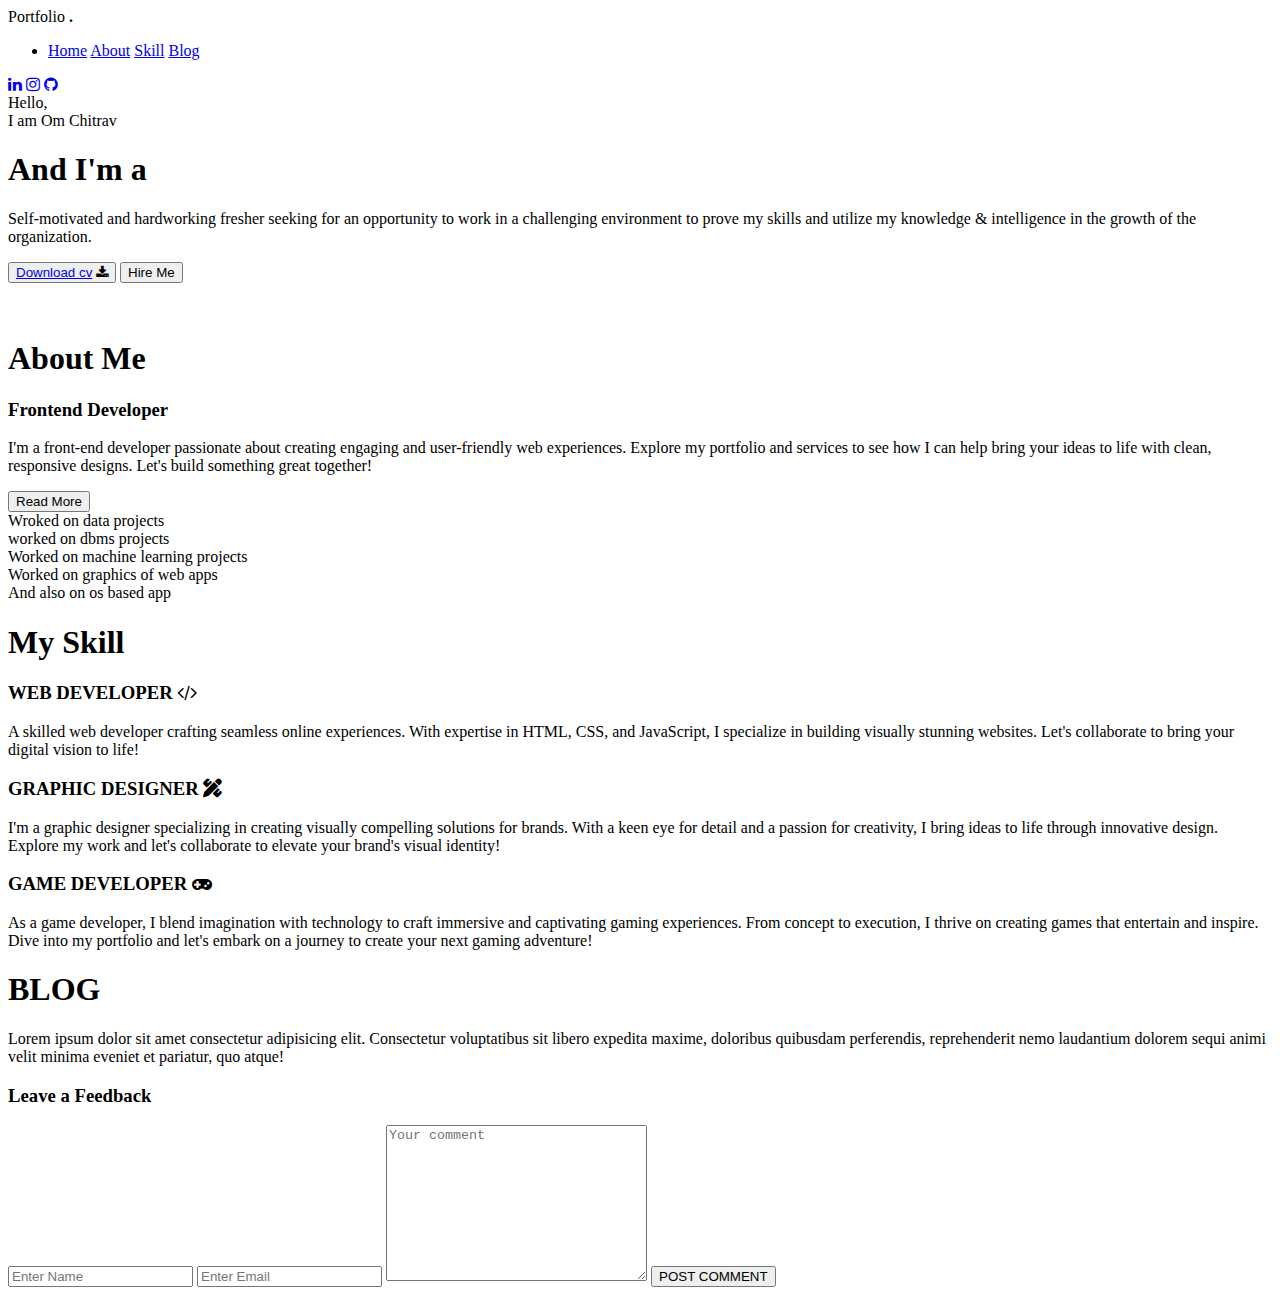
==== index.html @ 82c6e52f "Add files via upload" ====
<!DOCTYPE html>
<html lang="en">
<head>
    <meta charset="UTF-8">
    <meta http-equiv="X-UA-Compatible" content="IE=edge">
    <meta name="viewport" content="width=device-width, initial-scale=1.0">
    <link rel="stylesheet" href="https://cdnjs.cloudflare.com/ajax/libs/font-awesome/6.3.0/css/all.min.css">
    <link rel="stylesheet" href="https://cdnjs.cloudflare.com/ajax/libs/font-awesome/6.3.0/css/fontawesome.min.css">
    <link rel="stylesheet" href="style.css">
    <link rel="preconnect" href="https://fonts.googleapis.com">
<link rel="preconnect" href="https://fonts.gstatic.com" crossorigin>
<link href="https://fonts.googleapis.com/css2?family=Poppins:ital,wght@0,100;0,200;0,300;0,400;0,500;0,600;0,700;0,800;0,900;1,100;1,300;1,400;1,500;1,600;1,700;1,800;1,900&display=swap" rel="stylesheet">
<link rel="stylesheet" href="https://stackpath.bootstrapcdn.com/font-awesome/4.7.0/css/font-awesome.min.css">
    <title>Document</title>
    
</head>
<body>
    <section class="container" id="myhome">
        <nav>
            <div class="logo">Portfolio <b>.</b></div>
            <ul class="navItem">
                <li>
                    <a href="#myhome">Home</a>
                    <a href="#myabout">About</a>
                    <a href="#myskill">Skill</a>
                    <a href="#feed">Blog</a>
                </li>
            </ul>
            <div class="links">
                <a href="https://in.linkedin.com/in/om-chitrav-1b66741b0"><i class="fa fa-linkedin"></i></a>
                <a href="https://www.instagram.com/chitravom/?igsh=MWR5ZzM1aDNrMnlzZw%3D%3D"><i class="fa fa-instagram"></i></a>
                <a href="https://github.com/om588"><i class="fa fa-github"></i></a>
            </div>
        </nav>
        <div class="wrapper">
            <div class="cols cols0">
                <span class="topline">Hello,<br> I am Om Chitrav</span>
                <h1>And I'm a <br><span class="multiText"></span></h1>
                <p>Self-motivated and hardworking fresher seeking for an opportunity to work in a challenging environment to prove my skills and utilize my knowledge & intelligence in the growth of the organization.</p>
                <div class="btns">
                    <button><a href="RESUME.pdf" download="Resume" >Download cv</a> <i class="fa fa-download"></i></button>
                    <Button>Hire Me</Button>
                </div>
            </div>
            <div class="cols cols1">
                <div class="imgbox" style="border-radius: 20px;">
                    <!-- <img src="img/img2.png" id="splash" alt=""> -->
                    <img src="img/mypic.png" alt="">
                </div>
            </div>
        </div>
    </section>
    
    <section class="about" id="myabout">
        <div class="about-img">
            <img src="img/m1.png" alt="">
        </div>
        <div class="about-content">
            <h1 >About <span class="multiText">Me</span></h1>
            <h3>Frontend Developer</h3>
            <p> I'm a front-end developer passionate about creating engaging and user-friendly web experiences. Explore my portfolio and services to see how I can help bring your ideas to life with clean, responsive designs. Let's build something great together!</p>
            <div class="btns rdm"><button > Read More</button></div>
        </div>

        <div class="list-group">
            <li class="list-group-item">Wroked on data projects</li>
            <li class="list-group-item">worked on dbms projects</li>
            <li class="list-group-item">Worked on machine learning projects</li>
            <li class="list-group-item">Worked on graphics of web apps</li>
            <li class="list-group-item">And also on os based app</li>
        </div>
        

    </section>

    <section class="skill" id="myskill">
            <h1 class="title">My <span class="multiText">Skill</span> </h1>
            <div class="row">
                <div class="course-col">
                    <h3>WEB DEVELOPER  <span class="multiText"><i class="fa fa-code"></i></span></h3>
                    <p>A skilled web developer crafting seamless online experiences. With expertise in HTML, CSS, and JavaScript, I specialize in building visually stunning websites. Let's collaborate to bring your digital vision to life!</p>
                </div>
                <div class="course-col">
                    <h3>GRAPHIC DESIGNER  <span class="multiText"><i class="fa fa-pen-ruler"></i></span></h3></h3>
                    <p>I'm a graphic designer specializing in creating visually compelling solutions for brands. With a keen eye for detail and a passion for creativity, I bring ideas to life through innovative design. Explore my work and let's collaborate to elevate your brand's visual identity!</p>
                </div>
                <div class="course-col">
                    <h3>GAME DEVELOPER <span class="multiText"><i class="fa fa-gamepad"></i></span></h3></i></h3>
                    <p>As a game developer, I blend imagination with technology to craft immersive and captivating gaming experiences. From concept to execution, I thrive on creating games that entertain and inspire. Dive into my portfolio and let's embark on a journey to create your next gaming adventure!</p>
                </div>
            </div>
        </div>
    </section>

    <section class="Blog" id="feed">
        <div class="blog-content">
            <h1>BLOG</h1>
            <p>Lorem ipsum dolor sit amet consectetur adipisicing elit. Consectetur voluptatibus sit libero expedita maxime, doloribus quibusdam perferendis, reprehenderit nemo laudantium dolorem sequi animi velit minima eveniet et pariatur, quo atque!</p>
            <div class="comment-box">
                <h3>Leave a Feedback</h3>
                <form class="comment-form">
                    <input type="text" placeholder="Enter Name">
                    <input type="email" name="" id="" placeholder="Enter Email">
                    <textarea name="" id="" cols="30" rows="10" placeholder="Your comment"></textarea>
                    <button type="submit" class="hero red-btn">POST COMMENT</button>
                </form>
            </div>
        </div>
        
    </section>


    <script src="https://unpkg.com/typed.js@2.0.132/dist/typed.umd.js"></script>
    <script>
        var typingEffect =new Typed(".multiText",{
            strings : ["coder","Developer"],
            loop:true,
            typeSpeed :100,
            backSpeed :80,
            backDelay :1500
        })
    </script>
</body>
</html>
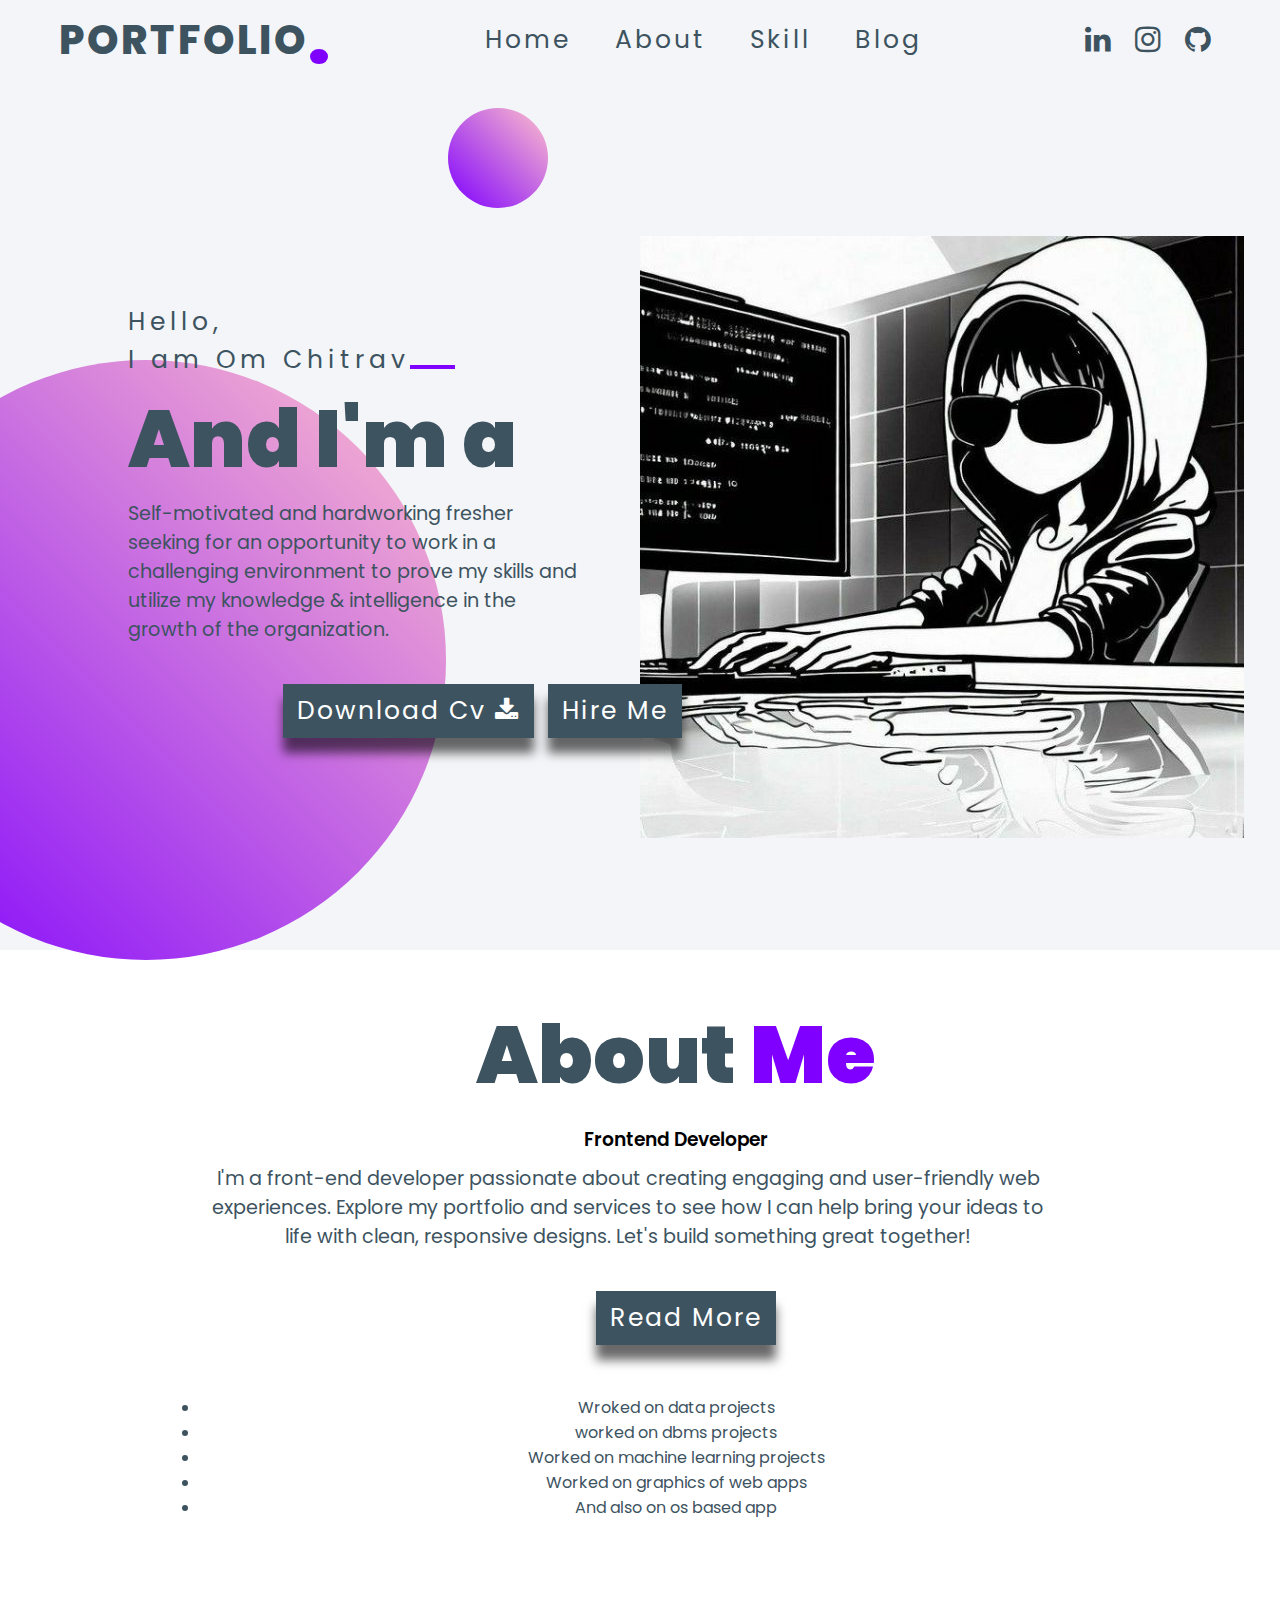
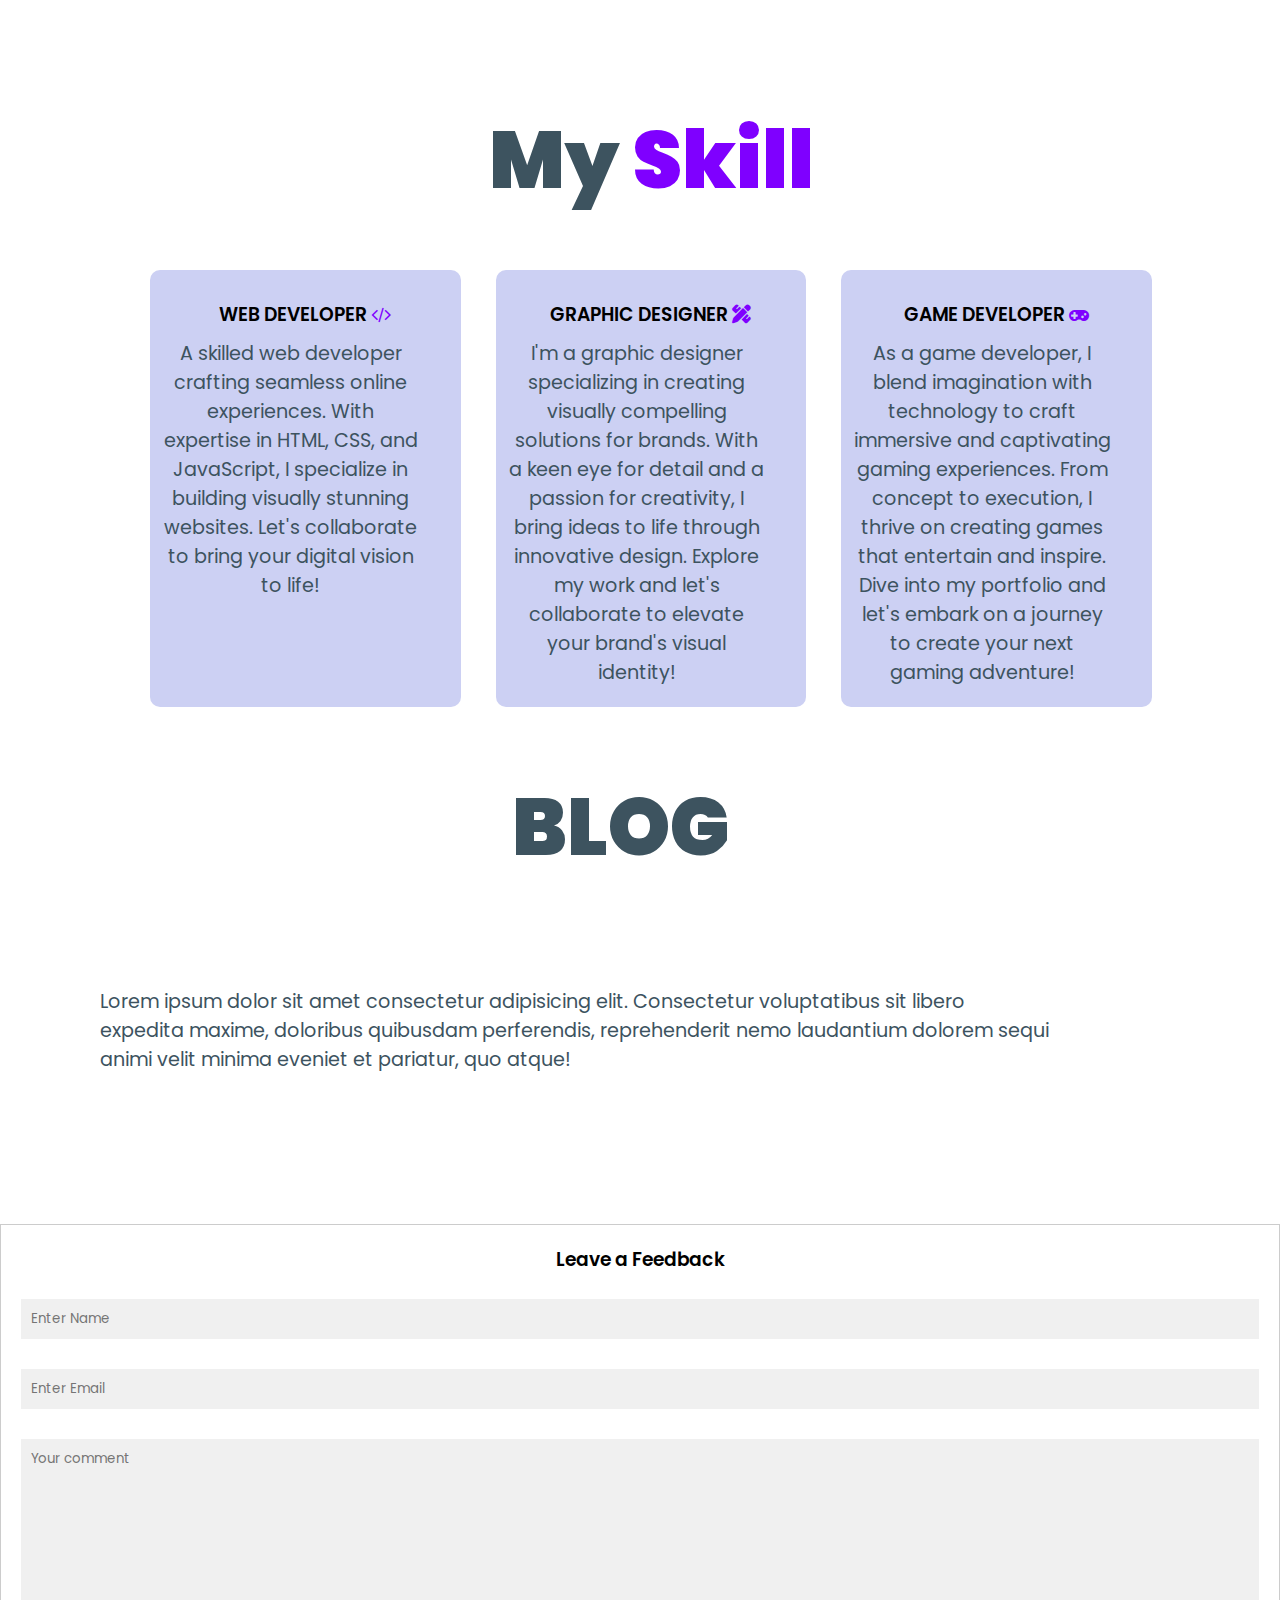
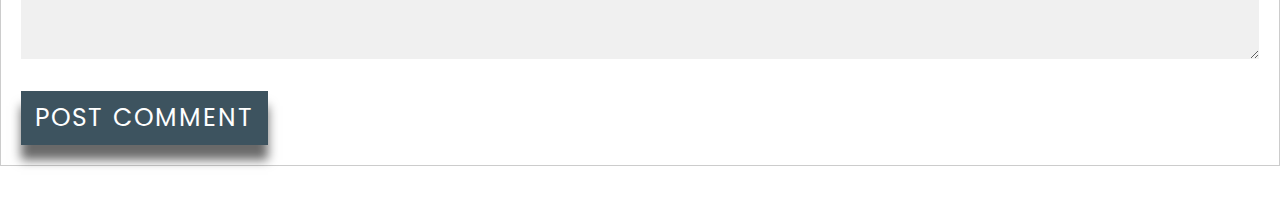
==== commit 6da9b0ca: "Update index.html" ====
--- a/index.html
+++ b/index.html
@@ -45,7 +45,7 @@
             <div class="cols cols1">
                 <div class="imgbox" style="border-radius: 20px;">
                     <!-- <img src="img/img2.png" id="splash" alt=""> -->
-                    <img src="img/mypic.png" alt="">
+                    <img src="mypic.png" alt="">
                 </div>
             </div>
         </div>
@@ -121,4 +121,4 @@
         })
     </script>
 </body>
-</html>+</html>
--- a/style.css
+++ b/style.css
@@ -0,0 +1,356 @@
+* {
+    margin: 0;
+    padding: 0;
+    box-sizing: border-box;
+    font-family: 'poppins', sans-serif;
+}
+
+
+
+
+.container {
+    width: 100%;
+    min-height: 100vh;
+    background-color: #f3f5f8;
+
+}
+
+nav {
+    display: flex;
+    width: 100%;
+    justify-content: space-around;
+    height: 80px;
+    line-height: 80px;
+    z-index: 111;
+
+
+}
+
+.logo {
+    display: flex;
+    font-size: 40px;
+    font-weight: 800;
+    color: #3d535f;
+    letter-spacing: 3px;
+    cursor: pointer;
+    text-transform: uppercase;
+}
+
+b {
+    font-size: 70px;
+    color: #7f00ff;
+}
+
+.navItem {
+    display: flex;
+}
+
+.navItem li {
+    list-style: none;
+    margin: 0 15px;
+}
+
+.navItem li a {
+    font-size: 25px;
+    color: #3d535f;
+    letter-spacing: 3px;
+    padding: 20px;
+    text-decoration: none;
+    text-transform: capitalize;
+}
+
+.navItem li a:hover,
+.links a:hover {
+    color: #7f00ff;
+}
+
+.links a {
+    font-size: 30px;
+    color: #3d535f;
+    margin: 25px 10px;
+}
+
+.wrapper {
+    display: flex;
+    width: 100%;
+    margin-top: 50px;
+    height: calc(100vh - 80px);
+    justify-content: flex-start;
+    align-items: center;
+    padding: 0 10%;
+    overflow: hidden;
+}
+
+.wrapper::before {
+    position: absolute;
+    content: '';
+    border-radius: 50%;
+    height: 600px;
+    width: 600px;
+    left: -12%;
+    top: 40%;
+    background: linear-gradient(45deg, #7f00ff, pink);
+    animation: object1 6s linear infinite;
+}
+
+.wrapper::after {
+    position: absolute;
+    content: '';
+    border-radius: 50%;
+    height: 100px;
+    width: 100px;
+    left: 35%;
+    top: 12%;
+    background: linear-gradient(45deg, #7f00ff, pink);
+    animation: object2 6s linear infinite;
+}
+
+.cols {
+    width: 50%;
+}
+
+.cols0 {
+    z-index: 1;
+}
+
+.topline {
+    display: block;
+    position: relative;
+    font-size: 25px;
+    letter-spacing: 5px;
+    color: #3d535f;
+}
+
+.topline::after {
+    position: absolute;
+    content: '';
+    height: 4px;
+    width: 45px;
+    bottom: 10px;
+    background-color: #7f00ff;
+}
+
+h1 {
+    display: block;
+    font-size: 5em;
+    font-weight: 900;
+    color: #3d535f;
+}
+
+.multiText {
+    color: #7f00ff;
+    text-transform: capitalize;
+
+}
+
+p {
+    display: block;
+    width: 90%;
+    font-size: 1.2em;
+    color: #3d535f;
+}
+
+.btns {
+    width: 100%;
+    position: relative;
+    left: 150px;
+
+}
+
+.btns a {
+    text-decoration: none;
+    color: #fff;
+}
+
+button {
+    outline: none;
+    border: none;
+    cursor: pointer;
+    font-size: 25px;
+    font-weight: 400;
+    color: #fff;
+    background-color: #3d535f;
+    padding: 8px 14px;
+    margin: 40px 5px;
+    letter-spacing: 2px;
+    text-transform: capitalize;
+    box-shadow: 0 15px 10px rgba(0, 0, 0, 0.59);
+}
+
+button:hover {
+    background-color: #7f00ff;
+}
+
+.imgbox {
+    position: relative;
+    width: 100%;
+    height: 100%;
+}
+
+/* .imgbox img {
+    position: relative;
+    height: 100%;
+    width: calc(130% - 80px);
+    top: 10px;
+    right: 50px;
+    animation: animateUser 4s linear infinite;
+} */
+
+@keyframes animateUser {
+    50% {
+        right: 30px;
+        top: -20px;
+    }
+
+}
+
+.imgbox #splash {
+    position: absolute;
+    top: -6%;
+    left: -5%;
+    transform: translate((-50%, -50%) rotate(-35deg));
+    width: 110%;
+    filter: saturate(200%);
+    animation: animate 4s linear infinite;
+}
+
+@keyframes animate {
+    50% {
+        right: 39px;
+        top: -20px;
+    }
+
+}
+
+@keyframes object1 {
+    50% {
+        right: -13%;
+        top: 20%;
+    }
+
+}
+
+@keyframes object2 {
+    50% {
+        right: 35%;
+        top: 19%;
+    }
+
+}
+
+.about {
+
+    position: absolute;
+    width: 90%;
+    text-align: center;
+    padding-top: 10px;
+    justify-content: center;
+
+
+}
+
+.rdm {
+    left: 10px;
+}
+
+.about-img img {
+    width: 30vw;
+    transform: scaleX(-1);
+
+}
+
+.about-content {
+
+    padding-top: 10px;
+    padding-left: 200px;
+    align-items: center;
+    justify-content: center;
+    text-align: center;
+}
+
+.list-group {
+
+    padding-top: 10px;
+    padding-left: 200px;
+    align-items: center;
+    justify-content: center;
+    text-align: center;
+    color: #3d535f;
+}
+
+.skill {
+
+
+    margin-top: 700px;
+    text-align: center;
+    padding-left: 150px;
+    width: 90%;
+    padding-top: 50px;
+
+
+}
+
+
+.row {
+    margin-top: 5%;
+    display: flex;
+    justify-content: space-between;
+}
+
+.course-col {
+    flex-basis: 31%;
+    background: #ccd0f3;
+    border-radius: 10px;
+    margin-bottom: 6%;
+    padding: 20px 12px;
+    box-sizing: border-box;
+    transition: 0.5s;
+}
+
+h3 {
+    text-align: center;
+    font-weight: 600;
+    margin: 10px 0;
+}
+
+.course-col:hover {
+    box-shadow: 0 0 20px 0px rgba(0, 0, 0, 0.363);
+    cursor: pointer;
+
+}
+
+.comment-box {
+    border: 1px solid #ccc;
+    margin: 50px 0;
+    padding: 10px 20px;
+}
+
+.comment-box {
+    text-align: left;
+}
+
+.comment-form input,
+.comment-form textarea {
+    width: 100%;
+    padding: 10px;
+    margin: 15px 0;
+    box-sizing: border-box;
+    border: none;
+    outline: none;
+    background: #f0f0f0;
+}
+
+.comment-form button {
+    margin: 10px 0;
+}
+
+.blog-content h1 {
+    padding-left: 40%;
+
+}
+
+.blog-content p {
+    padding: 100px;
+    justify-content: center;
+
+}